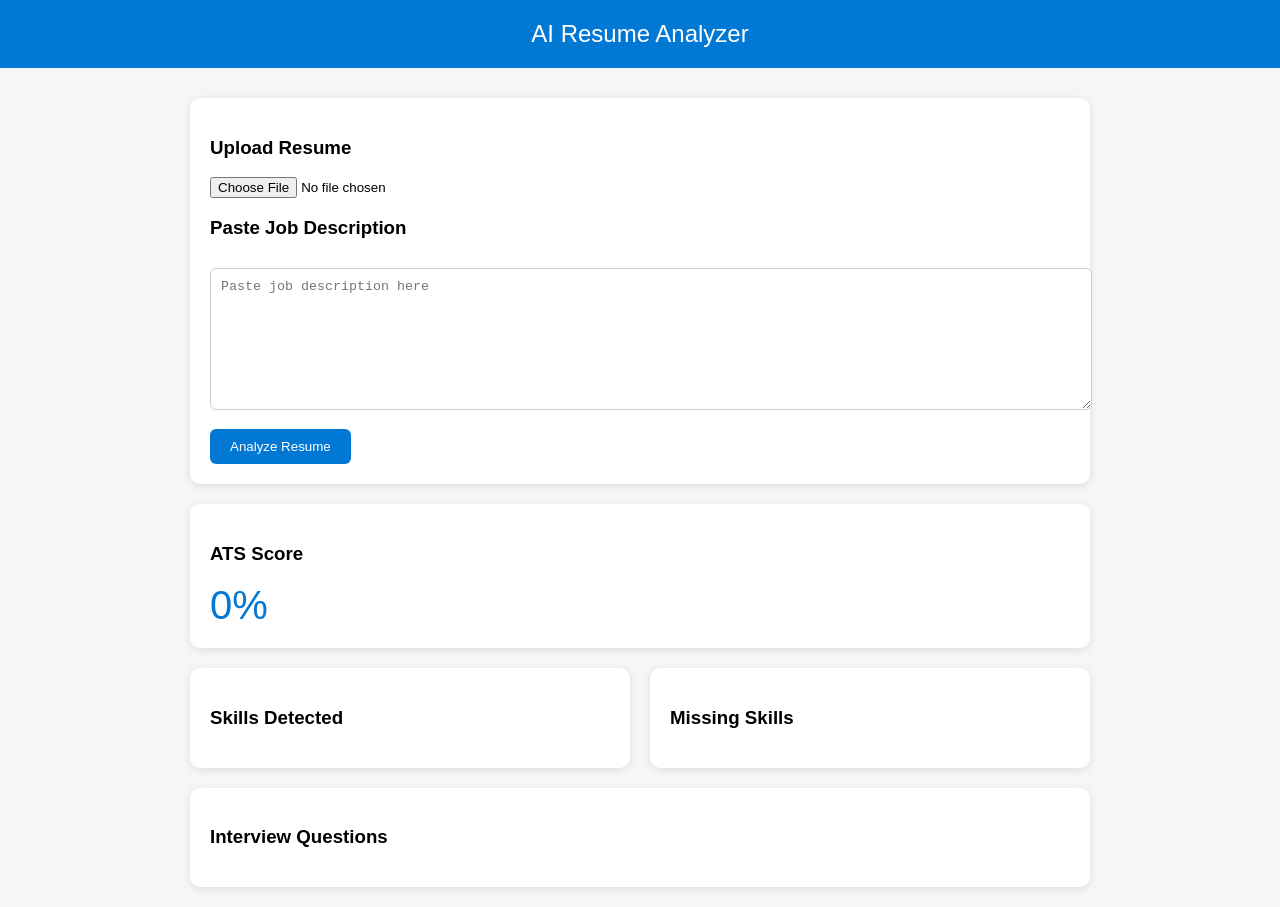
==== frontend/index.html @ e639f787 "Initial commit" ====
<!DOCTYPE html>
<html>

<head>

<title>AI Resume Analyzer</title>

<link rel="stylesheet" href="css/style.css">

</head>

<body>

<div class="header">
AI Resume Analyzer
</div>

<div class="container">

<div class="card">

<h3>Upload Resume</h3>

<input type="file" id="resumeFile">

<h3>Paste Job Description</h3>

<textarea id="jobDesc" placeholder="Paste job description here"></textarea>

<button id="analyzeBtn">Analyze Resume</button>

<div id="loader" class="loader-container" style="display:none;">
<div class="spinner"></div>
<p>Analyzing Resume... Please wait</p>
</div>

</div>

<div class="card">

<h3>ATS Score</h3>

<div class="score" id="atsScore">0%</div>

</div>

<div class="grid">

<div class="card">

<h3>Skills Detected</h3>

<div id="skills"></div>

</div>

<div class="card">

<h3>Missing Skills</h3>

<div id="missingSkills"></div>

</div>

</div>

<div class="card">

<h3>Interview Questions</h3>

<ul id="questions"></ul>

</div>

</div>

<script src="js/script.js"></script>

</body>
</html>
---- frontend/css/style.css ----
body{
font-family:Arial;
background:#f4f6f8;
margin:0;
}

.header{
background:#0078D4;
color:white;
padding:20px;
text-align:center;
font-size:24px;
}

.container{
width:900px;
margin:auto;
margin-top:30px;
}

.card{
background:white;
padding:20px;
margin-bottom:20px;
border-radius:10px;
box-shadow:0px 2px 8px rgba(0,0,0,0.1);
}

textarea{
width:100%;
height:120px;
padding:10px;
margin-top:10px;
border-radius:6px;
border:1px solid #ccc;
}

button{
margin-top:15px;
padding:10px 20px;
background:#0078D4;
color:white;
border:none;
border-radius:6px;
cursor:pointer;
}

button:disabled{
background:gray;
cursor:not-allowed;
}

.score{
font-size:40px;
color:#0078D4;
}

.grid{
display:grid;
grid-template-columns:1fr 1fr;
gap:20px;
}

.badge{
display:inline-block;
background:#e6f2ff;
color:#0078D4;
padding:6px 10px;
border-radius:6px;
margin:4px;
}

.missing{
background:#ffe6e6;
color:#cc0000;
}

.loader-container{
text-align:center;
margin-top:20px;
}

.spinner{
border:6px solid #f3f3f3;
border-top:6px solid #0078D4;
border-radius:50%;
width:40px;
height:40px;
animation:spin 1s linear infinite;
margin:auto;
}

@keyframes spin{
0%{transform:rotate(0deg);}
100%{transform:rotate(360deg);}
}
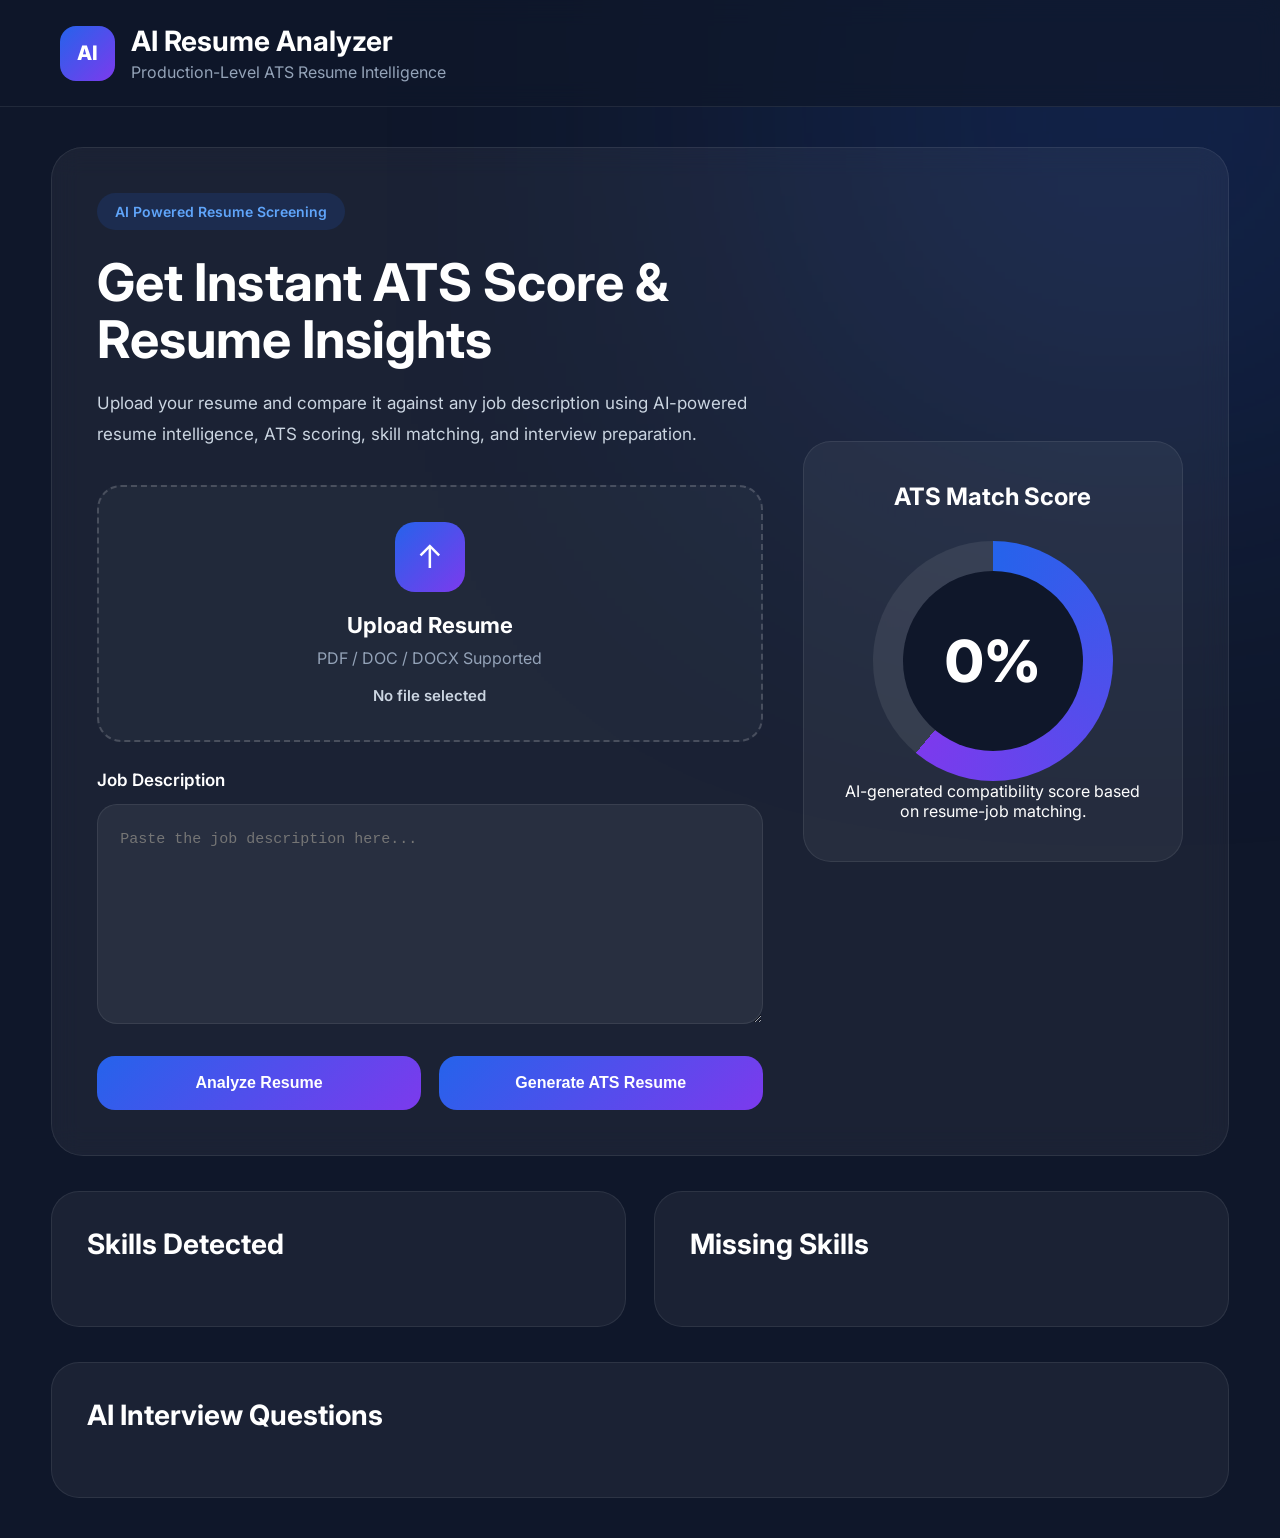
==== commit 45ebb0c4: "Commit with Latest code" ====
--- a/frontend/index.html
+++ b/frontend/index.html
@@ -1,80 +1,253 @@
 <!DOCTYPE html>
-<html>
+<html lang="en">
 
 <head>
 
-<title>AI Resume Analyzer</title>
-
-<link rel="stylesheet" href="css/style.css">
+    <meta charset="UTF-8" />
+    <meta name="viewport" content="width=device-width, initial-scale=1.0"/>
+
+    <title>AI Resume Analyzer</title>
+
+    <link rel="preconnect" href="https://fonts.googleapis.com">
+    <link rel="preconnect" href="https://fonts.gstatic.com" crossorigin>
+
+    <link
+        href="https://fonts.googleapis.com/css2?family=Inter:wght@400;500;600;700;800&display=swap"
+        rel="stylesheet"
+    >
+
+    <link rel="stylesheet" href="css/style.css">
 
 </head>
 
 <body>
 
-<div class="header">
-AI Resume Analyzer
-</div>
-
-<div class="container">
-
-<div class="card">
-
-<h3>Upload Resume</h3>
-
-<input type="file" id="resumeFile">
-
-<h3>Paste Job Description</h3>
-
-<textarea id="jobDesc" placeholder="Paste job description here"></textarea>
-
-<button id="analyzeBtn">Analyze Resume</button>
-
-<div id="loader" class="loader-container" style="display:none;">
-<div class="spinner"></div>
-<p>Analyzing Resume... Please wait</p>
-</div>
-
-</div>
-
-<div class="card">
-
-<h3>ATS Score</h3>
-
-<div class="score" id="atsScore">0%</div>
-
-</div>
-
-<div class="grid">
-
-<div class="card">
-
-<h3>Skills Detected</h3>
-
-<div id="skills"></div>
-
-</div>
-
-<div class="card">
-
-<h3>Missing Skills</h3>
-
-<div id="missingSkills"></div>
-
-</div>
-
-</div>
-
-<div class="card">
-
-<h3>Interview Questions</h3>
-
-<ul id="questions"></ul>
-
-</div>
-
-</div>
-
-<script src="js/script.js"></script>
+    <div class="background-blur"></div>
+
+    <!-- NAVBAR -->
+
+    <header class="navbar">
+
+        <div class="logo-section">
+
+            <div class="logo-icon">
+                AI
+            </div>
+
+            <div>
+
+                <h2>AI Resume Analyzer</h2>
+
+                <p>
+                    Production-Level ATS Resume Intelligence
+                </p>
+
+            </div>
+
+        </div>
+
+    </header>
+
+    <!-- MAIN -->
+
+    <main class="main-container">
+
+        <section class="hero-card">
+
+            <!-- LEFT -->
+
+            <div class="left-section">
+
+                <div class="badge">
+                    AI Powered Resume Screening
+                </div>
+
+                <h1>
+                    Get Instant ATS Score & Resume Insights
+                </h1>
+
+                <p class="hero-text">
+                    Upload your resume and compare it against any job description using AI-powered
+                    resume intelligence, ATS scoring, skill matching, and interview preparation.
+                </p>
+
+                <!-- UPLOAD -->
+
+                <div class="upload-box">
+
+                    <label class="upload-label">
+
+                        <input type="file" id="resumeFile">
+
+                        <div class="upload-content">
+
+                            <div class="upload-icon">
+                                ↑
+                            </div>
+
+                            <h3>
+                                Upload Resume
+                            </h3>
+
+                            <p>
+                                PDF / DOC / DOCX Supported
+                            </p>
+
+                            <!-- FILE NAME -->
+
+                            <div
+                                id="fileName"
+                                class="file-name"
+                            >
+                                No file selected
+                            </div>
+
+                        </div>
+
+                    </label>
+
+                </div>
+
+                <!-- JOB DESCRIPTION -->
+
+                <div class="jd-section">
+
+                    <label>
+                        Job Description
+                    </label>
+
+                    <textarea
+                        id="jobDesc"
+                        placeholder="Paste the job description here..."
+                    ></textarea>
+
+                </div>
+
+                <!-- BUTTONS -->
+
+                <div class="button-group">
+
+                    <button id="analyzeBtn">
+                        Analyze Resume
+                    </button>
+
+                    <button id="generateBtn">
+                        Generate ATS Resume
+                    </button>
+
+                </div>
+
+            </div>
+
+            <!-- RIGHT -->
+
+            <div class="right-section">
+
+                <div class="score-card">
+
+                    <div class="score-header">
+                        ATS Match Score
+                    </div>
+
+                    <div class="circle-wrapper">
+
+                        <div class="circle">
+
+                            <div
+                                class="score"
+                                id="atsScore"
+                            >
+                                0%
+                            </div>
+
+                        </div>
+
+                    </div>
+
+                    <p class="score-subtitle">
+                        AI-generated compatibility score based on resume-job matching.
+                    </p>
+
+                </div>
+
+            </div>
+
+        </section>
+
+        <!-- ANALYTICS -->
+
+        <section class="analytics-grid">
+
+            <div class="analytics-card">
+
+                <div class="card-title">
+                    Skills Detected
+                </div>
+
+                <div
+                    id="skills"
+                    class="skills-container"
+                ></div>
+
+            </div>
+
+            <div class="analytics-card">
+
+                <div class="card-title">
+                    Missing Skills
+                </div>
+
+                <div
+                    id="missingSkills"
+                    class="skills-container"
+                ></div>
+
+            </div>
+
+        </section>
+
+        <!-- QUESTIONS -->
+
+        <section class="questions-card">
+
+            <div class="card-title">
+                AI Interview Questions
+            </div>
+
+            <ul id="questions"></ul>
+
+        </section>
+
+    </main>
+
+    <!-- ANALYSIS POPUP -->
+
+    <div id="analysisPopup" class="analysis-popup">
+
+        <div class="popup-card">
+
+            <div class="ai-loader">
+
+                <span></span>
+                <span></span>
+                <span></span>
+
+            </div>
+
+            <h2>
+                AI Resume Analysis Running
+            </h2>
+
+            <p>
+                Please wait while AI analyzes your resume and job description...
+            </p>
+
+        </div>
+
+    </div>
+
+    <script src="js/script.js"></script>
 
 </body>
+
 </html>
--- a/frontend/css/style.css
+++ b/frontend/css/style.css
@@ -1,96 +1,528 @@
-body{
-font-family:Arial;
-background:#f4f6f8;
-margin:0;
-}
-
-.header{
-background:#0078D4;
-color:white;
-padding:20px;
-text-align:center;
-font-size:24px;
-}
-
-.container{
-width:900px;
-margin:auto;
-margin-top:30px;
-}
-
-.card{
-background:white;
-padding:20px;
-margin-bottom:20px;
-border-radius:10px;
-box-shadow:0px 2px 8px rgba(0,0,0,0.1);
-}
-
-textarea{
-width:100%;
-height:120px;
-padding:10px;
-margin-top:10px;
-border-radius:6px;
-border:1px solid #ccc;
-}
-
-button{
-margin-top:15px;
-padding:10px 20px;
-background:#0078D4;
-color:white;
-border:none;
-border-radius:6px;
-cursor:pointer;
-}
-
-button:disabled{
-background:gray;
-cursor:not-allowed;
-}
-
-.score{
-font-size:40px;
-color:#0078D4;
-}
-
-.grid{
-display:grid;
-grid-template-columns:1fr 1fr;
-gap:20px;
-}
-
-.badge{
-display:inline-block;
-background:#e6f2ff;
-color:#0078D4;
-padding:6px 10px;
-border-radius:6px;
-margin:4px;
-}
-
-.missing{
-background:#ffe6e6;
-color:#cc0000;
-}
-
-.loader-container{
-text-align:center;
-margin-top:20px;
-}
-
-.spinner{
-border:6px solid #f3f3f3;
-border-top:6px solid #0078D4;
-border-radius:50%;
-width:40px;
-height:40px;
-animation:spin 1s linear infinite;
-margin:auto;
-}
-
-@keyframes spin{
-0%{transform:rotate(0deg);}
-100%{transform:rotate(360deg);}
+* {
+    margin: 0;
+    padding: 0;
+    box-sizing: border-box;
+}
+
+body {
+
+    font-family: 'Inter', sans-serif;
+    background: #0f172a;
+    color: white;
+    min-height: 100vh;
+    overflow-x: hidden;
+}
+
+/* BACKGROUND */
+
+.background-blur {
+
+    position: fixed;
+    width: 700px;
+    height: 700px;
+    background: #2563eb;
+    filter: blur(180px);
+    opacity: 0.18;
+    top: -250px;
+    right: -200px;
+    z-index: -1;
+}
+
+/* NAVBAR */
+
+.navbar {
+
+    padding: 24px 60px;
+    border-bottom: 1px solid rgba(255,255,255,0.08);
+    background: rgba(15,23,42,0.7);
+    backdrop-filter: blur(12px);
+}
+
+.logo-section {
+
+    display: flex;
+    align-items: center;
+    gap: 16px;
+}
+
+.logo-icon {
+
+    width: 55px;
+    height: 55px;
+    border-radius: 16px;
+    background: linear-gradient(135deg, #2563eb, #7c3aed);
+    display: flex;
+    align-items: center;
+    justify-content: center;
+    font-weight: 800;
+    font-size: 20px;
+}
+
+.logo-section h2 {
+
+    font-size: 28px;
+    font-weight: 700;
+}
+
+.logo-section p {
+
+    color: #94a3b8;
+    margin-top: 4px;
+}
+
+/* MAIN */
+
+.main-container {
+
+    width: 92%;
+    max-width: 1400px;
+    margin: 40px auto;
+}
+
+/* HERO */
+
+.hero-card {
+
+    display: grid;
+    grid-template-columns: 1.4fr 0.8fr;
+    gap: 40px;
+    background: rgba(255,255,255,0.05);
+    border: 1px solid rgba(255,255,255,0.08);
+    border-radius: 32px;
+    padding: 45px;
+    backdrop-filter: blur(14px);
+}
+
+.badge {
+
+    display: inline-block;
+    padding: 10px 18px;
+    border-radius: 999px;
+    background: rgba(37,99,235,0.15);
+    color: #60a5fa;
+    font-size: 14px;
+    font-weight: 600;
+    margin-bottom: 24px;
+}
+
+.left-section h1 {
+
+    font-size: 52px;
+    line-height: 1.1;
+    margin-bottom: 20px;
+}
+
+.hero-text {
+
+    color: #cbd5e1;
+    line-height: 1.8;
+    margin-bottom: 35px;
+    font-size: 17px;
+}
+
+/* UPLOAD */
+
+.upload-box {
+
+    margin-bottom: 28px;
+}
+
+.upload-label {
+
+    display: block;
+    border: 2px dashed rgba(255,255,255,0.18);
+    border-radius: 24px;
+    padding: 35px;
+    cursor: pointer;
+    transition: 0.3s;
+    background: rgba(255,255,255,0.03);
+}
+
+.upload-label:hover {
+
+    border-color: #3b82f6;
+    background: rgba(37,99,235,0.08);
+}
+
+.upload-label input {
+
+    display: none;
+}
+
+.upload-content {
+
+    text-align: center;
+}
+
+.upload-icon {
+
+    width: 70px;
+    height: 70px;
+    margin: auto;
+    border-radius: 20px;
+    background: linear-gradient(135deg,#2563eb,#7c3aed);
+    display: flex;
+    align-items: center;
+    justify-content: center;
+    font-size: 32px;
+    margin-bottom: 20px;
+}
+
+.upload-content h3 {
+
+    margin-bottom: 10px;
+    font-size: 22px;
+}
+
+.upload-content p {
+
+    color: #94a3b8;
+}
+
+/* FILE NAME */
+
+.file-name {
+
+    margin-top: 18px;
+    color: #cbd5e1;
+    font-size: 15px;
+    font-weight: 600;
+}
+
+.file-name.active {
+
+    color: #4ade80;
+}
+
+/* JOB DESCRIPTION */
+
+.jd-section {
+
+    margin-top: 25px;
+}
+
+.jd-section label {
+
+    display: block;
+    margin-bottom: 14px;
+    font-weight: 600;
+    font-size: 17px;
+}
+
+textarea {
+
+    width: 100%;
+    min-height: 220px;
+    border: none;
+    outline: none;
+    resize: vertical;
+    padding: 22px;
+    border-radius: 20px;
+    background: rgba(255,255,255,0.06);
+    color: white;
+    font-size: 15px;
+    line-height: 1.7;
+    border: 1px solid rgba(255,255,255,0.08);
+}
+
+/* BUTTONS */
+
+.button-group {
+
+    display: flex;
+    gap: 18px;
+    margin-top: 28px;
+    flex-wrap: wrap;
+}
+
+button {
+
+    flex: 1;
+    min-width: 220px;
+    border: none;
+    padding: 18px 34px;
+    border-radius: 18px;
+    background: linear-gradient(135deg,#2563eb,#7c3aed);
+    color: white;
+    font-size: 16px;
+    font-weight: 700;
+    cursor: pointer;
+    transition: 0.3s;
+}
+
+button:hover {
+
+    transform: translateY(-2px);
+}
+
+/* RIGHT */
+
+.right-section {
+
+    display: flex;
+    align-items: center;
+    justify-content: center;
+}
+
+/* SCORE CARD */
+
+.score-card {
+
+    width: 100%;
+    padding: 40px;
+    border-radius: 28px;
+    background: rgba(255,255,255,0.05);
+    border: 1px solid rgba(255,255,255,0.08);
+    text-align: center;
+}
+
+.score-header {
+
+    font-size: 24px;
+    font-weight: 700;
+    margin-bottom: 30px;
+}
+
+.circle-wrapper {
+
+    display: flex;
+    justify-content: center;
+}
+
+.circle {
+
+    width: 240px;
+    height: 240px;
+    border-radius: 50%;
+    background:
+        conic-gradient(
+            #2563eb 0deg,
+            #7c3aed 220deg,
+            rgba(255,255,255,0.08) 220deg
+        );
+
+    display: flex;
+    align-items: center;
+    justify-content: center;
+    position: relative;
+}
+
+.circle::before {
+
+    content: "";
+    width: 180px;
+    height: 180px;
+    border-radius: 50%;
+    background: #0f172a;
+    position: absolute;
+}
+
+.score {
+
+    position: relative;
+    font-size: 58px;
+    font-weight: 800;
+}
+
+/* ANALYTICS */
+
+.analytics-grid {
+
+    display: grid;
+    grid-template-columns: 1fr 1fr;
+    gap: 28px;
+    margin-top: 35px;
+}
+
+.analytics-card,
+.questions-card {
+
+    background: rgba(255,255,255,0.05);
+    border-radius: 28px;
+    padding: 35px;
+    border: 1px solid rgba(255,255,255,0.08);
+}
+
+.card-title {
+
+    font-size: 28px;
+    font-weight: 700;
+    margin-bottom: 30px;
+}
+
+.skills-container {
+
+    display: flex;
+    flex-wrap: wrap;
+    gap: 14px;
+}
+
+.skill {
+
+    padding: 12px 18px;
+    border-radius: 999px;
+    font-weight: 600;
+}
+
+.skill.detected {
+
+    background: rgba(37,99,235,0.16);
+    color: #60a5fa;
+}
+
+.skill.missing {
+
+    background: rgba(239,68,68,0.16);
+    color: #f87171;
+}
+
+/* QUESTIONS */
+
+.questions-card {
+
+    margin-top: 35px;
+}
+
+#questions {
+
+    padding-left: 24px;
+}
+
+#questions li {
+
+    margin-bottom: 18px;
+    line-height: 1.8;
+}
+
+/* POPUP */
+
+.analysis-popup {
+
+    position: fixed;
+    inset: 0;
+
+    background: rgba(15,23,42,0.82);
+
+    backdrop-filter: blur(8px);
+
+    display: none;
+
+    align-items: center;
+    justify-content: center;
+
+    z-index: 99999;
+}
+
+.popup-card {
+
+    width: 90%;
+    max-width: 420px;
+
+    background: #111827;
+
+    border-radius: 28px;
+
+    padding: 45px 35px;
+
+    text-align: center;
+
+    border: 1px solid rgba(255,255,255,0.08);
+
+    box-shadow:
+        0 0 40px rgba(37,99,235,0.25);
+
+    animation: popupScale 0.35s ease;
+}
+
+.popup-card h2 {
+
+    margin-top: 28px;
+    font-size: 28px;
+}
+
+.popup-card p {
+
+    margin-top: 16px;
+    color: #94a3b8;
+    line-height: 1.7;
+}
+
+/* LOADER DOTS */
+
+.ai-loader {
+
+    display: flex;
+    justify-content: center;
+    gap: 12px;
+}
+
+.ai-loader span {
+
+    width: 18px;
+    height: 18px;
+
+    border-radius: 50%;
+
+    background: linear-gradient(
+        135deg,
+        #2563eb,
+        #7c3aed
+    );
+
+    animation: bounce 0.6s infinite alternate;
+}
+
+.ai-loader span:nth-child(2) {
+
+    animation-delay: 0.2s;
+}
+
+.ai-loader span:nth-child(3) {
+
+    animation-delay: 0.4s;
+}
+
+@keyframes bounce {
+
+    from {
+
+        transform: translateY(0);
+        opacity: 0.6;
+    }
+
+    to {
+
+        transform: translateY(-16px);
+        opacity: 1;
+    }
+}
+
+@keyframes popupScale {
+
+    from {
+
+        transform: scale(0.8);
+        opacity: 0;
+    }
+
+    to {
+
+        transform: scale(1);
+        opacity: 1;
+    }
+}
+
+/* RESPONSIVE */
+
+@media(max-width: 1100px) {
+
+    .hero-card {
+
+        grid-template-columns: 1fr;
+    }
+
+    .analytics-grid {
+
+        grid-template-columns: 1fr;
+    }
 }
